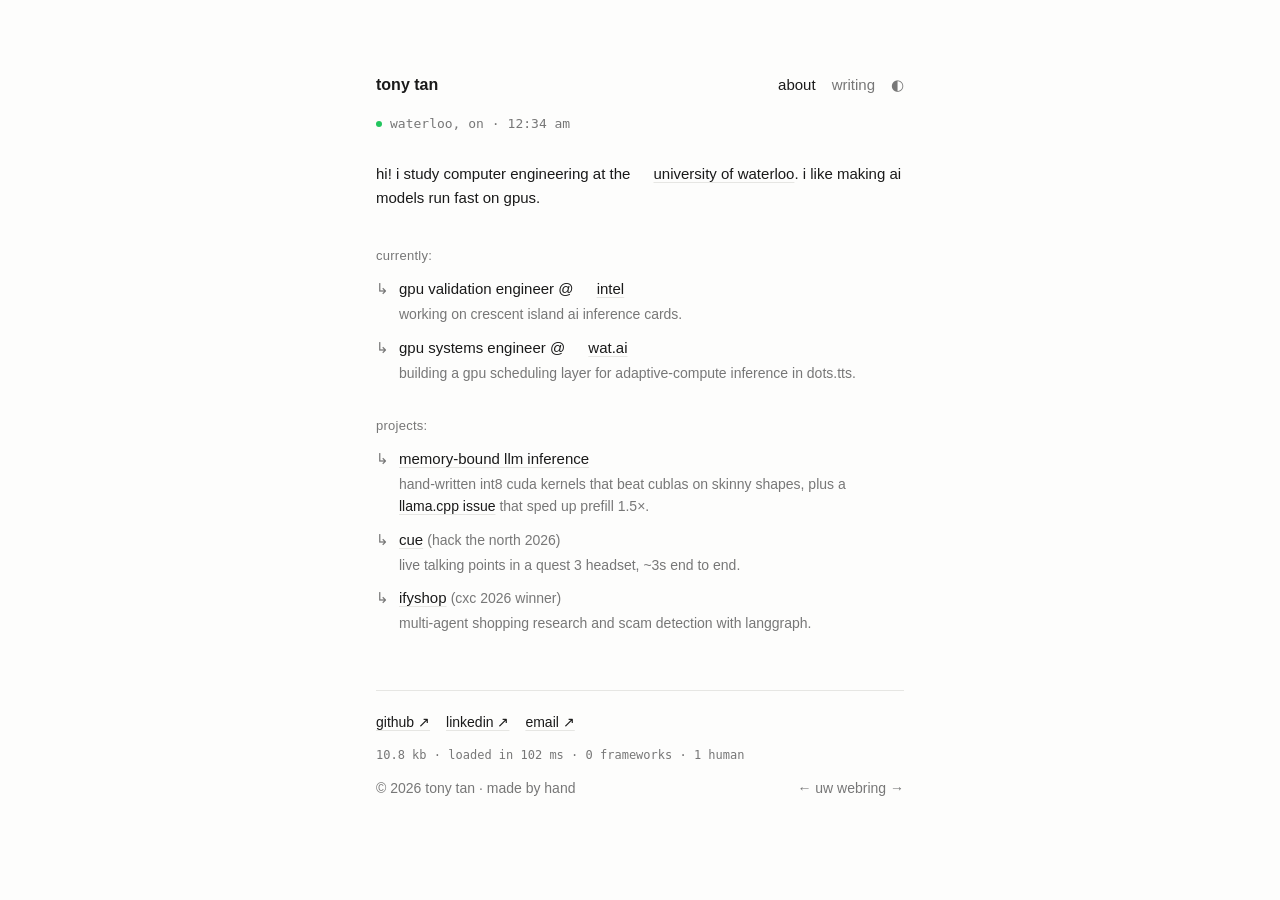
==== index.html @ 01bacd7a "Add minimalist personal site Single-page about page with live clock status line, role @ company entr" ====
<!doctype html>
<html lang="en">
<head>
  <meta charset="utf-8">
  <meta name="viewport" content="width=device-width, initial-scale=1">
  <title>tony tan</title>
  <meta name="description" content="tony tan — computer engineering @ university of waterloo">
  <link rel="icon" href="data:image/svg+xml,<svg xmlns='http://www.w3.org/2000/svg' viewBox='0 0 100 100'><text y='.9em' font-size='90'>🌱</text></svg>">
  <link rel="stylesheet" href="/style.css">
  <script>
    // apply saved theme before paint to avoid a flash
    try {
      const t = localStorage.getItem("theme");
      if (t) document.documentElement.dataset.theme = t;
    } catch (e) {}
  </script>
</head>
<body>
  <main>
    <header>
      <a class="name" href="/">tony tan</a>
      <nav>
        <a href="/" aria-current="page">about</a>
        <a href="/writing/">writing</a>
        <button id="theme" aria-label="toggle dark mode">◐</button>
      </nav>
    </header>

    <p class="status">
      <span class="dot"></span>
      waterloo, on · <span id="clock">--:--</span>
    </p>

    <p class="intro">
      hi! i study computer engineering at the
      <a class="org" href="https://uwaterloo.ca"><img src="https://www.google.com/s2/favicons?domain=uwaterloo.ca&sz=32" alt="">university of waterloo</a>.
      i like making ai models run fast on gpus.
    </p>

    <section>
      <h2>currently</h2>
      <ul>
        <li>
          <span class="arrow">↳</span>
          <div>
            gpu validation engineer @ <a class="org" href="https://www.intel.com"><img src="https://www.google.com/s2/favicons?domain=intel.com&sz=32" alt="">intel</a>
            <p class="desc">working on crescent island ai inference cards.</p>
          </div>
        </li>
        <li>
          <span class="arrow">↳</span>
          <div>
            gpu systems engineer @ <a class="org" href="https://watai.ca"><img src="https://www.google.com/s2/favicons?domain=watai.ca&sz=32" alt="">wat.ai</a>
            <p class="desc">building a gpu scheduling layer for adaptive-compute inference in dots.tts.</p>
          </div>
        </li>
      </ul>
    </section>

    <section>
      <h2>projects</h2>
      <ul>
        <li>
          <span class="arrow">↳</span>
          <div>
            <a href="https://github.com/tonyyytan">memory-bound llm inference</a>
            <p class="desc">hand-written int8 cuda kernels that beat cublas on skinny shapes, plus a
              <a href="https://github.com/ggml-org/llama.cpp/issues/27425">llama.cpp issue</a> that sped up prefill 1.5×.</p>
          </div>
        </li>
        <li>
          <span class="arrow">↳</span>
          <div>
            <a href="https://github.com/tonyyytan">cue</a>
            <span class="note">(hack the north 2026)</span>
            <p class="desc">live talking points in a quest 3 headset, ~3s end to end.</p>
          </div>
        </li>
        <li>
          <span class="arrow">↳</span>
          <div>
            <a href="https://github.com/tonyyytan">ifyshop</a>
            <span class="note">(cxc 2026 winner)</span>
            <p class="desc">multi-agent shopping research and scam detection with langgraph.</p>
          </div>
        </li>
      </ul>
    </section>


    <footer>
      <div class="links">
        <a href="https://github.com/tonyyytan">github ↗</a>
        <a href="https://www.linkedin.com/in/tony-tan-65167328a">linkedin ↗</a>
        <a href="mailto:tan.tony207@gmail.com">email ↗</a>
      </div>
      <p class="stats" id="stats">
        <span id="weight">-- kb</span> · loaded in <span id="load">-- ms</span> · 0 frameworks · 1 human
      </p>
      <div class="meta">
        <span>© 2026 tony tan · made by hand</span>
        <!-- uw webring: swap in the real widget once you join (github.com/JusGu/uwatering) -->
        <span class="ring"><a href="#" aria-label="previous site">←</a> uw webring <a href="#" aria-label="next site">→</a></span>
      </div>
    </footer>
  </main>

  <script src="/main.js"></script>
</body>
</html>
---- style.css ----
:root {
  --bg: #fdfdfc;
  --text: #1a1a1a;
  --muted: #777;
  --line: #e6e6e3;
  --link: #1a1a1a;
  --accent: #c2410c;
}

@media (prefers-color-scheme: dark) {
  :root:not([data-theme="light"]) {
    --bg: #111110;
    --text: #e8e8e6;
    --muted: #8a8a87;
    --line: #2a2a28;
    --link: #e8e8e6;
    --accent: #fb923c;
  }
}

:root[data-theme="dark"] {
  --bg: #111110;
  --text: #e8e8e6;
  --muted: #8a8a87;
  --line: #2a2a28;
  --link: #e8e8e6;
  --accent: #fb923c;
}

* { box-sizing: border-box; }

html { -webkit-text-size-adjust: 100%; }

body {
  margin: 0;
  background: var(--bg);
  color: var(--text);
  font-family: ui-sans-serif, -apple-system, BlinkMacSystemFont, "Segoe UI", Inter, Helvetica, Arial, sans-serif;
  font-size: 15px;
  line-height: 1.6;
  transition: background 0.2s, color 0.2s;
}

main {
  max-width: 560px;
  margin: 0 auto;
  padding: 72px 16px 48px;
}

a {
  color: var(--link);
  text-decoration: underline;
  text-decoration-color: var(--line);
  text-underline-offset: 3px;
  transition: text-decoration-color 0.15s, color 0.15s;
}
a:hover { color: var(--accent); text-decoration-color: var(--accent); }

/* header */
header {
  display: flex;
  justify-content: space-between;
  align-items: baseline;
  flex-wrap: wrap;
  gap: 8px;
  margin-bottom: 40px;
}
.name {
  font-weight: 600;
  text-decoration: none;
  font-size: 16px;
}
nav { display: flex; gap: 16px; align-items: baseline; }
nav a { color: var(--muted); text-decoration: none; }
nav a:hover { color: var(--text); }

#theme {
  background: none;
  border: none;
  padding: 0;
  font: inherit;
  color: var(--muted);
  cursor: pointer;
}
#theme:hover { color: var(--text); }

/* content */
.intro { margin: 0 0 36px; }

section { margin-bottom: 32px; }

h2 {
  font-size: 13px;
  font-weight: 500;
  color: var(--muted);
  margin: 0 0 10px;
  letter-spacing: 0.02em;
}
h2::after { content: ":"; }

ul { list-style: none; margin: 0; padding: 0; }
li { display: flex; gap: 10px; margin-bottom: 10px; }
.arrow { color: var(--muted); flex-shrink: 0; }

.desc { margin: 2px 0 0; color: var(--muted); font-size: 14px; }
.note { color: var(--muted); font-size: 14px; }
.plain { margin: 0; }
.email { font-family: ui-monospace, SFMono-Regular, Menlo, monospace; font-size: 13px; }

/* footer */
footer {
  margin-top: 56px;
  padding-top: 20px;
  border-top: 1px solid var(--line);
  font-size: 14px;
}
.links { display: flex; flex-wrap: wrap; gap: 16px; margin-bottom: 12px; }
.meta {
  display: flex;
  justify-content: space-between;
  flex-wrap: wrap;
  gap: 8px;
  color: var(--muted);
}
.ring a { color: var(--muted); text-decoration: none; }
.ring a:hover { color: var(--accent); }

::selection { background: var(--accent); color: var(--bg); }

/* current page in nav */
nav a[aria-current="page"] { color: var(--text); }

/* status line with live clock */
.status {
  margin: -24px 0 28px;
  font-size: 13px;
  color: var(--muted);
  font-family: ui-monospace, SFMono-Regular, Menlo, monospace;
  display: flex;
  align-items: center;
  gap: 8px;
}
.dot {
  width: 6px;
  height: 6px;
  border-radius: 50%;
  background: #22c55e;
  box-shadow: 0 0 0 0 rgba(34, 197, 94, 0.5);
  animation: pulse 2.4s infinite;
}
@keyframes pulse {
  70% { box-shadow: 0 0 0 6px rgba(34, 197, 94, 0); }
  100% { box-shadow: 0 0 0 0 rgba(34, 197, 94, 0); }
}

/* inline org logos */
.org img {
  width: 14px;
  height: 14px;
  border-radius: 3px;
  vertical-align: -2px;
  margin-right: 5px;
}

/* arrow nudges on hover */
li .arrow { transition: transform 0.2s, color 0.2s; }
li:hover .arrow { transform: translateX(3px); color: var(--accent); }

/* writing list */
.posts li { gap: 16px; }
.posts time {
  color: var(--muted);
  font-family: ui-monospace, SFMono-Regular, Menlo, monospace;
  font-size: 13px;
  flex-shrink: 0;
  padding-top: 1px;
}

/* gentle staggered fade-in on load */
main > * { animation: rise 0.5s ease-out both; }
main > *:nth-child(2) { animation-delay: 0.05s; }
main > *:nth-child(3) { animation-delay: 0.1s; }
main > *:nth-child(4) { animation-delay: 0.15s; }
main > *:nth-child(5) { animation-delay: 0.2s; }
main > *:nth-child(6) { animation-delay: 0.25s; }
main > *:nth-child(7) { animation-delay: 0.3s; }
main > *:nth-child(n+8) { animation-delay: 0.35s; }
@keyframes rise {
  from { opacity: 0; transform: translateY(6px); }
  to { opacity: 1; transform: none; }
}

@media (prefers-reduced-motion: reduce) {
  *, *::before, *::after { animation: none !important; transition: none !important; }
}

/* fun site stats */
.stats {
  margin: 0 0 12px;
  font-family: ui-monospace, SFMono-Regular, Menlo, monospace;
  font-size: 12px;
  color: var(--muted);
}
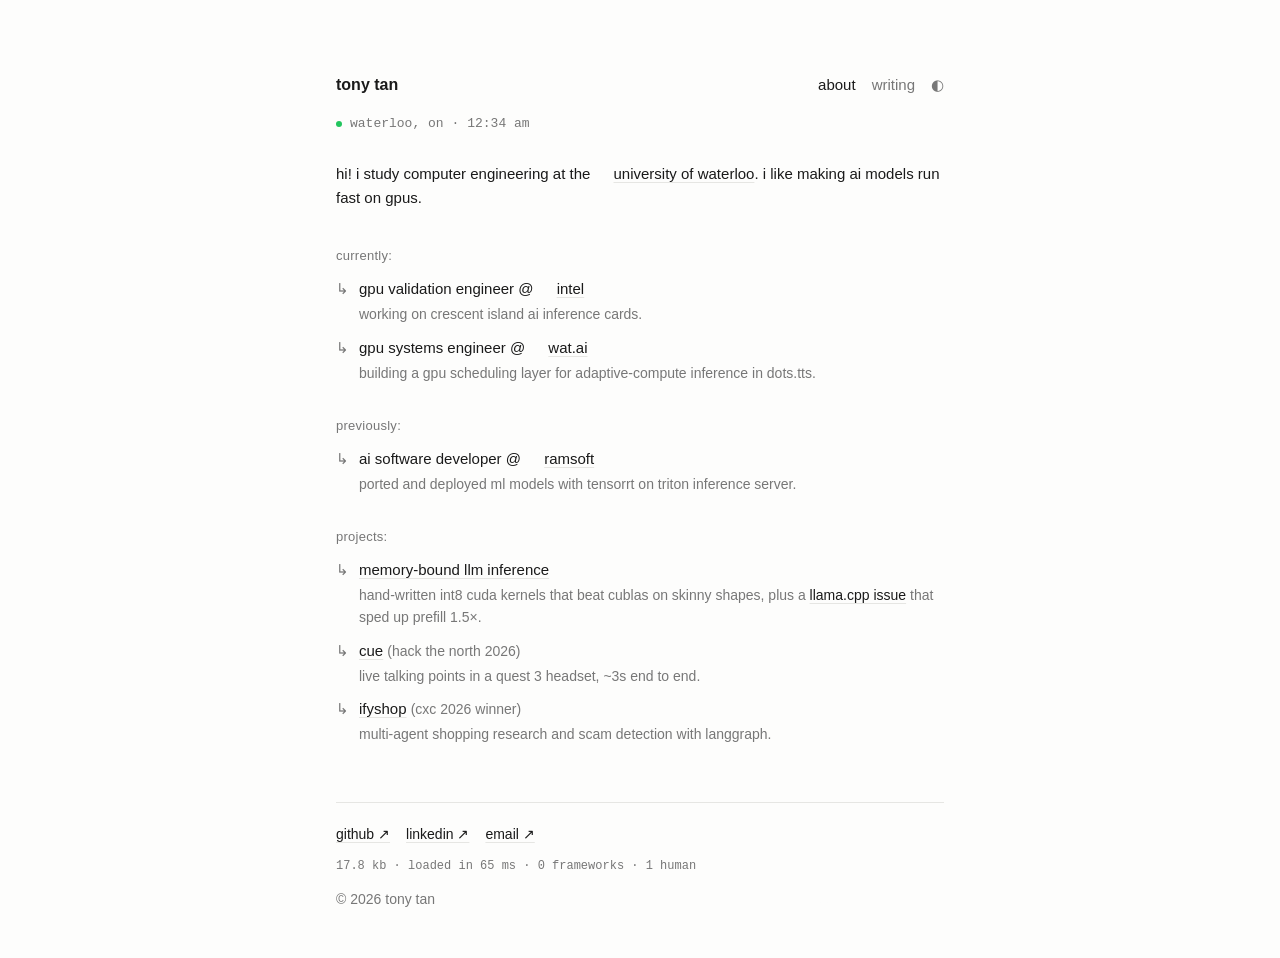
==== commit 6805b83e: "Add easter eggs, ramsoft role, blog reading layout, and link previews" ====
--- a/index.html
+++ b/index.html
@@ -4,8 +4,29 @@
   <meta charset="utf-8">
   <meta name="viewport" content="width=device-width, initial-scale=1">
   <title>tony tan</title>
-  <meta name="description" content="tony tan — computer engineering @ university of waterloo">
+  <meta name="description" content="gpu validation @ intel · gpu systems @ wat.ai · computer engineering @ uwaterloo">
+  <link rel="canonical" href="https://tonytan.dev/">
+  <meta name="theme-color" content="#fdfdfc" media="(prefers-color-scheme: light)">
+  <meta name="theme-color" content="#111110" media="(prefers-color-scheme: dark)">
+
   <link rel="icon" href="data:image/svg+xml,<svg xmlns='http://www.w3.org/2000/svg' viewBox='0 0 100 100'><text y='.9em' font-size='90'>🌱</text></svg>">
+  <link rel="icon" type="image/png" sizes="32x32" href="/favicon-32.png">
+  <link rel="apple-touch-icon" href="/apple-touch-icon.png">
+  <link rel="manifest" href="/site.webmanifest">
+
+  <meta property="og:type" content="website">
+  <meta property="og:site_name" content="tony tan">
+  <meta property="og:title" content="tony tan">
+  <meta property="og:description" content="gpu validation @ intel · gpu systems @ wat.ai · computer engineering @ uwaterloo">
+  <meta property="og:url" content="https://tonytan.dev/">
+  <meta property="og:image" content="https://tonytan.dev/og.png">
+  <meta property="og:image:width" content="1200">
+  <meta property="og:image:height" content="630">
+  <meta property="og:image:alt" content="tony tan — gpu validation @ intel">
+  <meta name="twitter:card" content="summary_large_image">
+  <meta name="twitter:title" content="tony tan">
+  <meta name="twitter:description" content="gpu validation @ intel · gpu systems @ wat.ai · computer engineering @ uwaterloo">
+  <meta name="twitter:image" content="https://tonytan.dev/og.png">
   <link rel="stylesheet" href="/style.css">
   <script>
     // apply saved theme before paint to avoid a flash
@@ -58,6 +79,19 @@
     </section>
 
     <section>
+      <h2>previously</h2>
+      <ul>
+        <li>
+          <span class="arrow">↳</span>
+          <div>
+            ai software developer @ <a class="org" href="https://www.ramsoft.com"><img src="https://www.google.com/s2/favicons?domain=ramsoft.com&sz=32" alt="">ramsoft</a>
+            <p class="desc">ported and deployed ml models with tensorrt on triton inference server.</p>
+          </div>
+        </li>
+      </ul>
+    </section>
+
+    <section>
       <h2>projects</h2>
       <ul>
         <li>
@@ -95,12 +129,11 @@
         <a href="mailto:tan.tony207@gmail.com">email ↗</a>
       </div>
       <p class="stats" id="stats">
-        <span id="weight">-- kb</span> · loaded in <span id="load">-- ms</span> · 0 frameworks · 1 human
+        <span id="weight">-- kb</span> · loaded in <span id="load">-- ms</span> · 0 frameworks · <span title="(+ a lot of coffee)">1 human</span>
       </p>
       <div class="meta">
-        <span>© 2026 tony tan · made by hand</span>
-        <!-- uw webring: swap in the real widget once you join (github.com/JusGu/uwatering) -->
-        <span class="ring"><a href="#" aria-label="previous site">←</a> uw webring <a href="#" aria-label="next site">→</a></span>
+        <span>© 2026 tony tan</span>
+        <span class="secret" aria-hidden="true">psst: ↑↑↓↓←→←→ba</span>
       </div>
     </footer>
   </main>
--- a/style.css
+++ b/style.css
@@ -42,7 +42,7 @@
 }
 
 main {
-  max-width: 560px;
+  max-width: 640px;
   margin: 0 auto;
   padding: 72px 16px 48px;
 }
@@ -201,3 +201,99 @@
   font-size: 12px;
   color: var(--muted);
 }
+
+/* ───────────── easter eggs ───────────── */
+
+/* hidden hint: same colour as background, revealed when selected */
+.secret { color: var(--bg); user-select: text; }
+.secret::selection { background: var(--accent); color: var(--bg); }
+
+/* toast */
+#toast {
+  position: fixed;
+  left: 50%;
+  bottom: 24px;
+  transform: translate(-50%, 12px);
+  max-width: calc(100% - 32px);
+  padding: 8px 14px;
+  border-radius: 8px;
+  background: var(--text);
+  color: var(--bg);
+  font-family: ui-monospace, SFMono-Regular, Menlo, monospace;
+  font-size: 12px;
+  opacity: 0;
+  pointer-events: none;
+  transition: opacity 0.2s, transform 0.2s;
+  z-index: 10;
+}
+#toast.show { opacity: 1; transform: translate(-50%, 0); }
+
+/* overclock mode (konami code) */
+:root.oc { --accent: #0071c5; }
+:root.oc .dot {
+  background: #0071c5;
+  animation: pulse-oc 0.6s infinite;
+}
+:root.oc .arrow { color: var(--accent); }
+:root.oc main { animation: shake 0.4s; }
+@keyframes pulse-oc {
+  70% { box-shadow: 0 0 0 6px rgba(0, 113, 197, 0); }
+  0% { box-shadow: 0 0 0 0 rgba(0, 113, 197, 0.6); }
+}
+@keyframes shake {
+  25% { transform: translateX(-2px); }
+  75% { transform: translateX(2px); }
+}
+
+/* writing post */
+.post-title { font-size: 22px; font-weight: 600; line-height: 1.3; margin: 0 0 6px; }
+.post-meta {
+  margin: 0 0 24px;
+  font-family: ui-monospace, SFMono-Regular, Menlo, monospace;
+  font-size: 12px;
+  color: var(--muted);
+}
+
+/* ───────────── reading layout (blog posts) ───────────── */
+.post main { max-width: 700px; }
+.post .post-title { font-size: 30px; font-weight: 650; letter-spacing: -0.01em; line-height: 1.25; margin: 8px 0 8px; }
+.post .post-meta { font-size: 13px; margin-bottom: 40px; }
+
+.prose { font-size: 17.5px; line-height: 1.75; }
+.prose p { margin: 0 0 1.25em; }
+.prose h2 {
+  font-size: 22px;
+  font-weight: 600;
+  color: var(--text);
+  letter-spacing: -0.005em;
+  margin: 2em 0 0.6em;
+}
+.prose h2::after { content: none; }
+.prose h3 { font-size: 18px; font-weight: 600; margin: 1.6em 0 0.5em; }
+.prose ul, .prose ol { list-style: revert; padding-left: 1.4em; margin: 0 0 1.25em; }
+.prose li { display: list-item; margin-bottom: 0.4em; }
+.prose blockquote {
+  margin: 1.5em 0;
+  padding-left: 16px;
+  border-left: 2px solid var(--line);
+  color: var(--muted);
+}
+.prose code {
+  font-family: ui-monospace, SFMono-Regular, Menlo, monospace;
+  font-size: 0.88em;
+  background: var(--line);
+  padding: 1px 5px;
+  border-radius: 4px;
+}
+.prose pre {
+  overflow-x: auto;
+  padding: 14px 16px;
+  border: 1px solid var(--line);
+  border-radius: 8px;
+  font-size: 14px;
+  line-height: 1.6;
+  margin: 0 0 1.5em;
+}
+.prose pre code { background: none; padding: 0; }
+.prose img { max-width: 100%; height: auto; border-radius: 6px; display: block; margin: 1.5em auto; }
+.prose hr { border: none; border-top: 1px solid var(--line); margin: 2.5em 0; }
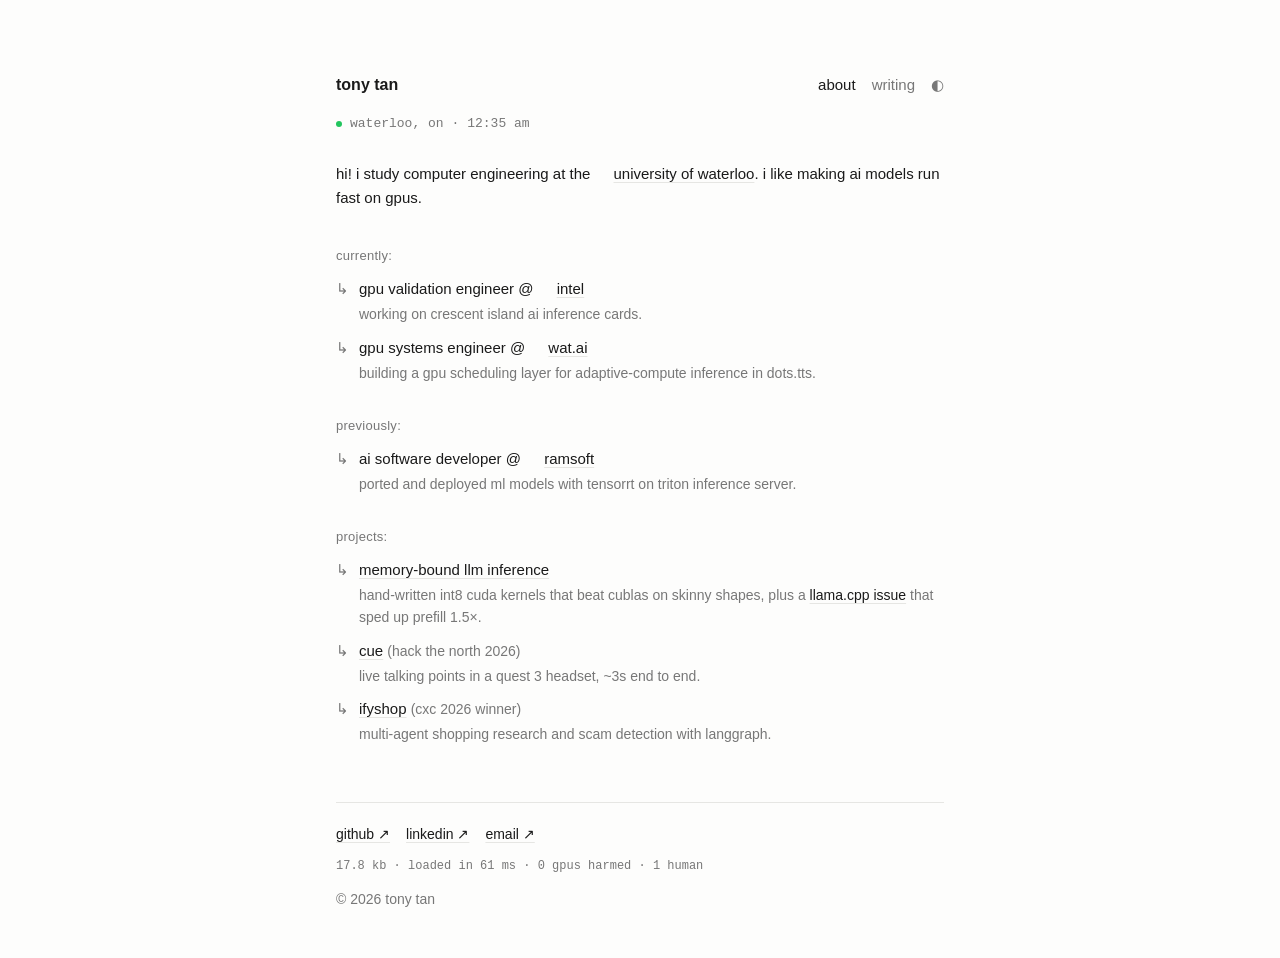
==== commit 3788bc3e: "Swap frontend wording for gpu-themed copy" ====
--- a/index.html
+++ b/index.html
@@ -129,7 +129,7 @@
         <a href="mailto:tan.tony207@gmail.com">email ↗</a>
       </div>
       <p class="stats" id="stats">
-        <span id="weight">-- kb</span> · loaded in <span id="load">-- ms</span> · 0 frameworks · <span title="(+ a lot of coffee)">1 human</span>
+        <span id="weight">-- kb</span> · loaded in <span id="load">-- ms</span> · 0 gpus harmed · <span title="(+ a lot of coffee)">1 human</span>
       </p>
       <div class="meta">
         <span>© 2026 tony tan</span>
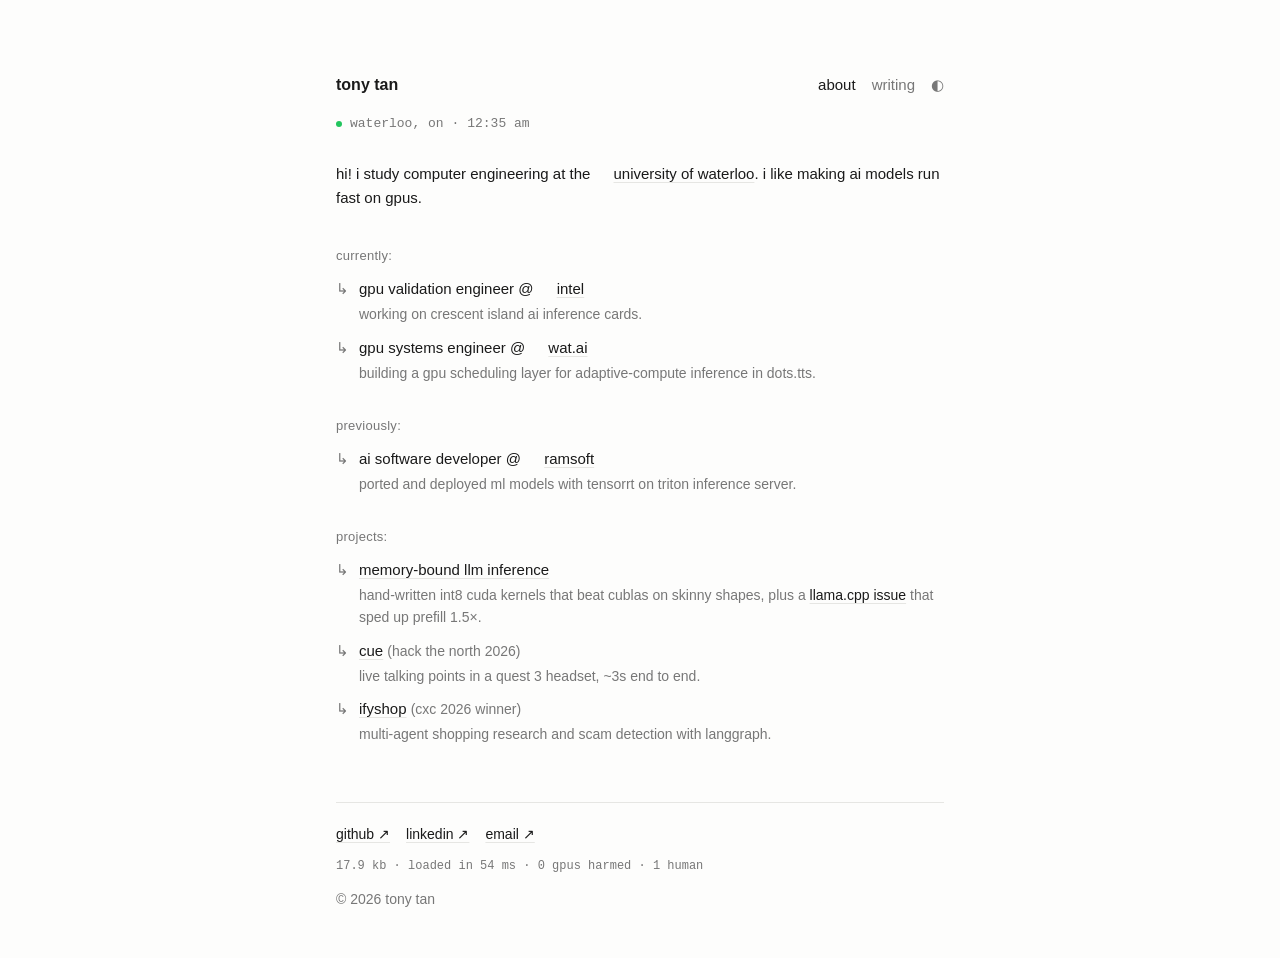
==== commit 954e6022: "Organize assets into css, js, and img folders" ====
--- a/index.html
+++ b/index.html
@@ -10,8 +10,8 @@
   <meta name="theme-color" content="#111110" media="(prefers-color-scheme: dark)">
 
   <link rel="icon" href="data:image/svg+xml,<svg xmlns='http://www.w3.org/2000/svg' viewBox='0 0 100 100'><text y='.9em' font-size='90'>🌱</text></svg>">
-  <link rel="icon" type="image/png" sizes="32x32" href="/favicon-32.png">
-  <link rel="apple-touch-icon" href="/apple-touch-icon.png">
+  <link rel="icon" type="image/png" sizes="32x32" href="/assets/img/favicon-32.png">
+  <link rel="apple-touch-icon" href="/assets/img/apple-touch-icon.png">
   <link rel="manifest" href="/site.webmanifest">
 
   <meta property="og:type" content="website">
@@ -19,15 +19,15 @@
   <meta property="og:title" content="tony tan">
   <meta property="og:description" content="gpu validation @ intel · gpu systems @ wat.ai · computer engineering @ uwaterloo">
   <meta property="og:url" content="https://tonytan.dev/">
-  <meta property="og:image" content="https://tonytan.dev/og.png">
+  <meta property="og:image" content="https://tonytan.dev/assets/img/og.png">
   <meta property="og:image:width" content="1200">
   <meta property="og:image:height" content="630">
   <meta property="og:image:alt" content="tony tan — gpu validation @ intel">
   <meta name="twitter:card" content="summary_large_image">
   <meta name="twitter:title" content="tony tan">
   <meta name="twitter:description" content="gpu validation @ intel · gpu systems @ wat.ai · computer engineering @ uwaterloo">
-  <meta name="twitter:image" content="https://tonytan.dev/og.png">
-  <link rel="stylesheet" href="/style.css">
+  <meta name="twitter:image" content="https://tonytan.dev/assets/img/og.png">
+  <link rel="stylesheet" href="/assets/css/style.css">
   <script>
     // apply saved theme before paint to avoid a flash
     try {
@@ -138,6 +138,6 @@
     </footer>
   </main>
 
-  <script src="/main.js"></script>
+  <script src="/assets/js/main.js"></script>
 </body>
 </html>
--- a/assets/css/style.css
+++ b/assets/css/style.css
@@ -0,0 +1,299 @@
+:root {
+  --bg: #fdfdfc;
+  --text: #1a1a1a;
+  --muted: #777;
+  --line: #e6e6e3;
+  --link: #1a1a1a;
+  --accent: #c2410c;
+}
+
+@media (prefers-color-scheme: dark) {
+  :root:not([data-theme="light"]) {
+    --bg: #111110;
+    --text: #e8e8e6;
+    --muted: #8a8a87;
+    --line: #2a2a28;
+    --link: #e8e8e6;
+    --accent: #fb923c;
+  }
+}
+
+:root[data-theme="dark"] {
+  --bg: #111110;
+  --text: #e8e8e6;
+  --muted: #8a8a87;
+  --line: #2a2a28;
+  --link: #e8e8e6;
+  --accent: #fb923c;
+}
+
+* { box-sizing: border-box; }
+
+html { -webkit-text-size-adjust: 100%; }
+
+body {
+  margin: 0;
+  background: var(--bg);
+  color: var(--text);
+  font-family: ui-sans-serif, -apple-system, BlinkMacSystemFont, "Segoe UI", Inter, Helvetica, Arial, sans-serif;
+  font-size: 15px;
+  line-height: 1.6;
+  transition: background 0.2s, color 0.2s;
+}
+
+main {
+  max-width: 640px;
+  margin: 0 auto;
+  padding: 72px 16px 48px;
+}
+
+a {
+  color: var(--link);
+  text-decoration: underline;
+  text-decoration-color: var(--line);
+  text-underline-offset: 3px;
+  transition: text-decoration-color 0.15s, color 0.15s;
+}
+a:hover { color: var(--accent); text-decoration-color: var(--accent); }
+
+/* header */
+header {
+  display: flex;
+  justify-content: space-between;
+  align-items: baseline;
+  flex-wrap: wrap;
+  gap: 8px;
+  margin-bottom: 40px;
+}
+.name {
+  font-weight: 600;
+  text-decoration: none;
+  font-size: 16px;
+}
+nav { display: flex; gap: 16px; align-items: baseline; }
+nav a { color: var(--muted); text-decoration: none; }
+nav a:hover { color: var(--text); }
+
+#theme {
+  background: none;
+  border: none;
+  padding: 0;
+  font: inherit;
+  color: var(--muted);
+  cursor: pointer;
+}
+#theme:hover { color: var(--text); }
+
+/* content */
+.intro { margin: 0 0 36px; }
+
+section { margin-bottom: 32px; }
+
+h2 {
+  font-size: 13px;
+  font-weight: 500;
+  color: var(--muted);
+  margin: 0 0 10px;
+  letter-spacing: 0.02em;
+}
+h2::after { content: ":"; }
+
+ul { list-style: none; margin: 0; padding: 0; }
+li { display: flex; gap: 10px; margin-bottom: 10px; }
+.arrow { color: var(--muted); flex-shrink: 0; }
+
+.desc { margin: 2px 0 0; color: var(--muted); font-size: 14px; }
+.note { color: var(--muted); font-size: 14px; }
+.plain { margin: 0; }
+.email { font-family: ui-monospace, SFMono-Regular, Menlo, monospace; font-size: 13px; }
+
+/* footer */
+footer {
+  margin-top: 56px;
+  padding-top: 20px;
+  border-top: 1px solid var(--line);
+  font-size: 14px;
+}
+.links { display: flex; flex-wrap: wrap; gap: 16px; margin-bottom: 12px; }
+.meta {
+  display: flex;
+  justify-content: space-between;
+  flex-wrap: wrap;
+  gap: 8px;
+  color: var(--muted);
+}
+.ring a { color: var(--muted); text-decoration: none; }
+.ring a:hover { color: var(--accent); }
+
+::selection { background: var(--accent); color: var(--bg); }
+
+/* current page in nav */
+nav a[aria-current="page"] { color: var(--text); }
+
+/* status line with live clock */
+.status {
+  margin: -24px 0 28px;
+  font-size: 13px;
+  color: var(--muted);
+  font-family: ui-monospace, SFMono-Regular, Menlo, monospace;
+  display: flex;
+  align-items: center;
+  gap: 8px;
+}
+.dot {
+  width: 6px;
+  height: 6px;
+  border-radius: 50%;
+  background: #22c55e;
+  box-shadow: 0 0 0 0 rgba(34, 197, 94, 0.5);
+  animation: pulse 2.4s infinite;
+}
+@keyframes pulse {
+  70% { box-shadow: 0 0 0 6px rgba(34, 197, 94, 0); }
+  100% { box-shadow: 0 0 0 0 rgba(34, 197, 94, 0); }
+}
+
+/* inline org logos */
+.org img {
+  width: 14px;
+  height: 14px;
+  border-radius: 3px;
+  vertical-align: -2px;
+  margin-right: 5px;
+}
+
+/* arrow nudges on hover */
+li .arrow { transition: transform 0.2s, color 0.2s; }
+li:hover .arrow { transform: translateX(3px); color: var(--accent); }
+
+/* writing list */
+.posts li { gap: 16px; }
+.posts time {
+  color: var(--muted);
+  font-family: ui-monospace, SFMono-Regular, Menlo, monospace;
+  font-size: 13px;
+  flex-shrink: 0;
+  padding-top: 1px;
+}
+
+/* gentle staggered fade-in on load */
+main > * { animation: rise 0.5s ease-out both; }
+main > *:nth-child(2) { animation-delay: 0.05s; }
+main > *:nth-child(3) { animation-delay: 0.1s; }
+main > *:nth-child(4) { animation-delay: 0.15s; }
+main > *:nth-child(5) { animation-delay: 0.2s; }
+main > *:nth-child(6) { animation-delay: 0.25s; }
+main > *:nth-child(7) { animation-delay: 0.3s; }
+main > *:nth-child(n+8) { animation-delay: 0.35s; }
+@keyframes rise {
+  from { opacity: 0; transform: translateY(6px); }
+  to { opacity: 1; transform: none; }
+}
+
+@media (prefers-reduced-motion: reduce) {
+  *, *::before, *::after { animation: none !important; transition: none !important; }
+}
+
+/* fun site stats */
+.stats {
+  margin: 0 0 12px;
+  font-family: ui-monospace, SFMono-Regular, Menlo, monospace;
+  font-size: 12px;
+  color: var(--muted);
+}
+
+/* ───────────── easter eggs ───────────── */
+
+/* hidden hint: same colour as background, revealed when selected */
+.secret { color: var(--bg); user-select: text; }
+.secret::selection { background: var(--accent); color: var(--bg); }
+
+/* toast */
+#toast {
+  position: fixed;
+  left: 50%;
+  bottom: 24px;
+  transform: translate(-50%, 12px);
+  max-width: calc(100% - 32px);
+  padding: 8px 14px;
+  border-radius: 8px;
+  background: var(--text);
+  color: var(--bg);
+  font-family: ui-monospace, SFMono-Regular, Menlo, monospace;
+  font-size: 12px;
+  opacity: 0;
+  pointer-events: none;
+  transition: opacity 0.2s, transform 0.2s;
+  z-index: 10;
+}
+#toast.show { opacity: 1; transform: translate(-50%, 0); }
+
+/* overclock mode (konami code) */
+:root.oc { --accent: #0071c5; }
+:root.oc .dot {
+  background: #0071c5;
+  animation: pulse-oc 0.6s infinite;
+}
+:root.oc .arrow { color: var(--accent); }
+:root.oc main { animation: shake 0.4s; }
+@keyframes pulse-oc {
+  70% { box-shadow: 0 0 0 6px rgba(0, 113, 197, 0); }
+  0% { box-shadow: 0 0 0 0 rgba(0, 113, 197, 0.6); }
+}
+@keyframes shake {
+  25% { transform: translateX(-2px); }
+  75% { transform: translateX(2px); }
+}
+
+/* writing post */
+.post-title { font-size: 22px; font-weight: 600; line-height: 1.3; margin: 0 0 6px; }
+.post-meta {
+  margin: 0 0 24px;
+  font-family: ui-monospace, SFMono-Regular, Menlo, monospace;
+  font-size: 12px;
+  color: var(--muted);
+}
+
+/* ───────────── reading layout (blog posts) ───────────── */
+.post main { max-width: 700px; }
+.post .post-title { font-size: 30px; font-weight: 650; letter-spacing: -0.01em; line-height: 1.25; margin: 8px 0 8px; }
+.post .post-meta { font-size: 13px; margin-bottom: 40px; }
+
+.prose { font-size: 17.5px; line-height: 1.75; }
+.prose p { margin: 0 0 1.25em; }
+.prose h2 {
+  font-size: 22px;
+  font-weight: 600;
+  color: var(--text);
+  letter-spacing: -0.005em;
+  margin: 2em 0 0.6em;
+}
+.prose h2::after { content: none; }
+.prose h3 { font-size: 18px; font-weight: 600; margin: 1.6em 0 0.5em; }
+.prose ul, .prose ol { list-style: revert; padding-left: 1.4em; margin: 0 0 1.25em; }
+.prose li { display: list-item; margin-bottom: 0.4em; }
+.prose blockquote {
+  margin: 1.5em 0;
+  padding-left: 16px;
+  border-left: 2px solid var(--line);
+  color: var(--muted);
+}
+.prose code {
+  font-family: ui-monospace, SFMono-Regular, Menlo, monospace;
+  font-size: 0.88em;
+  background: var(--line);
+  padding: 1px 5px;
+  border-radius: 4px;
+}
+.prose pre {
+  overflow-x: auto;
+  padding: 14px 16px;
+  border: 1px solid var(--line);
+  border-radius: 8px;
+  font-size: 14px;
+  line-height: 1.6;
+  margin: 0 0 1.5em;
+}
+.prose pre code { background: none; padding: 0; }
+.prose img { max-width: 100%; height: auto; border-radius: 6px; display: block; margin: 1.5em auto; }
+.prose hr { border: none; border-top: 1px solid var(--line); margin: 2.5em 0; }
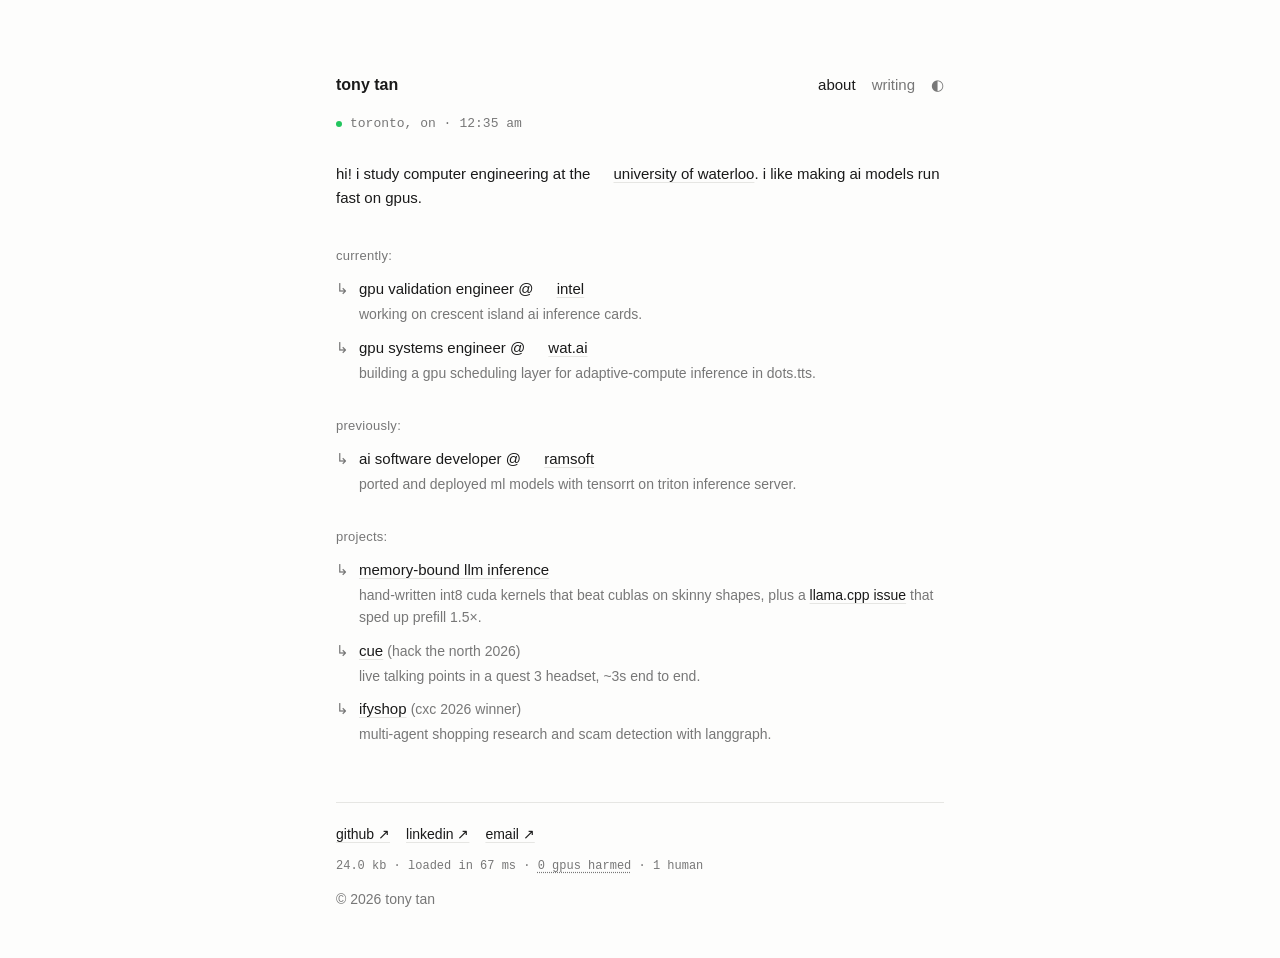
==== commit a1500995: "Add nvidia-smi easter egg, easter egg menu, view counter worker, toronto location, mobile fixes" ====
--- a/index.html
+++ b/index.html
@@ -49,7 +49,7 @@
 
     <p class="status">
       <span class="dot"></span>
-      waterloo, on · <span id="clock">--:--</span>
+      toronto, on · <span id="clock">--:--</span>
     </p>
 
     <p class="intro">
@@ -129,11 +129,10 @@
         <a href="mailto:tan.tony207@gmail.com">email ↗</a>
       </div>
       <p class="stats" id="stats">
-        <span id="weight">-- kb</span> · loaded in <span id="load">-- ms</span> · 0 gpus harmed · <span title="(+ a lot of coffee)">1 human</span>
+        <span id="weight">-- kb</span> · loaded in <span id="load">-- ms</span> · <button class="smi-link" id="smi-open" title="nvidia-smi">0 gpus harmed</button> · <span title="(+ a lot of coffee)">1 human</span><span id="views" hidden></span>
       </p>
       <div class="meta">
         <span>© 2026 tony tan</span>
-        <span class="secret" aria-hidden="true">psst: ↑↑↓↓←→←→ba</span>
       </div>
     </footer>
   </main>
--- a/assets/css/style.css
+++ b/assets/css/style.css
@@ -204,10 +204,6 @@
 
 /* ───────────── easter eggs ───────────── */
 
-/* hidden hint: same colour as background, revealed when selected */
-.secret { color: var(--bg); user-select: text; }
-.secret::selection { background: var(--accent); color: var(--bg); }
-
 /* toast */
 #toast {
   position: fixed;
@@ -228,23 +224,6 @@
 }
 #toast.show { opacity: 1; transform: translate(-50%, 0); }
 
-/* overclock mode (konami code) */
-:root.oc { --accent: #0071c5; }
-:root.oc .dot {
-  background: #0071c5;
-  animation: pulse-oc 0.6s infinite;
-}
-:root.oc .arrow { color: var(--accent); }
-:root.oc main { animation: shake 0.4s; }
-@keyframes pulse-oc {
-  70% { box-shadow: 0 0 0 6px rgba(0, 113, 197, 0); }
-  0% { box-shadow: 0 0 0 0 rgba(0, 113, 197, 0.6); }
-}
-@keyframes shake {
-  25% { transform: translateX(-2px); }
-  75% { transform: translateX(2px); }
-}
-
 /* writing post */
 .post-title { font-size: 22px; font-weight: 600; line-height: 1.3; margin: 0 0 6px; }
 .post-meta {
@@ -297,3 +276,104 @@
 .prose pre code { background: none; padding: 0; }
 .prose img { max-width: 100%; height: auto; border-radius: 6px; display: block; margin: 1.5em auto; }
 .prose hr { border: none; border-top: 1px solid var(--line); margin: 2.5em 0; }
+
+/* nvidia-smi easter egg */
+.smi-link {
+  background: none;
+  border: none;
+  padding: 0;
+  font: inherit;
+  color: inherit;
+  cursor: pointer;
+  text-decoration: underline dotted;
+  text-underline-offset: 3px;
+}
+.smi-link:hover { color: var(--accent); }
+
+#smi {
+  position: fixed;
+  inset: 0;
+  z-index: 20;
+  display: grid;
+  place-items: center;
+  padding: 16px;
+  background: rgba(0, 0, 0, 0.35);
+  backdrop-filter: blur(2px);
+  cursor: pointer;
+  animation: rise 0.2s ease-out both;
+}
+#smi pre {
+  margin: 0;
+  max-width: 100%;
+  overflow-x: auto;
+  padding: 16px 18px;
+  border-radius: 10px;
+  background: #0c0c0c;
+  color: #76b900;
+  font-family: ui-monospace, SFMono-Regular, Menlo, monospace;
+  font-size: 12px;
+  line-height: 1.45;
+  box-shadow: 0 20px 60px rgba(0, 0, 0, 0.4);
+}
+
+/* ───────────── mobile ───────────── */
+@media (max-width: 600px) {
+  body { font-size: 15px; }
+  main { padding: 40px 16px 40px; }
+  header { margin-bottom: 32px; }
+  nav { gap: 14px; }
+  .status { margin: -16px 0 24px; }
+  .intro { margin-bottom: 28px; }
+  section { margin-bottom: 28px; }
+  li { gap: 8px; }
+  footer { margin-top: 40px; }
+  .meta { flex-direction: column; gap: 4px; }
+
+  .post .post-title { font-size: 25px; }
+  .post .post-meta { margin-bottom: 28px; }
+  .prose { font-size: 17px; line-height: 1.7; }
+  .prose pre { font-size: 13px; margin-left: -4px; margin-right: -4px; }
+
+  #toast { bottom: max(16px, env(safe-area-inset-bottom)); font-size: 12px; text-align: center; }
+}
+
+/* smi card scales down to fit narrow phones instead of side-scrolling */
+#smi pre { font-size: clamp(7px, 2.2vw, 12px); }
+@media (max-width: 600px) { #smi { padding: 8px; } #smi pre { padding: 12px; } }
+.stats span, .stats button { white-space: nowrap; }
+
+/* bigger tap targets on touch screens */
+@media (pointer: coarse) {
+  #theme { padding: 6px; margin: -6px; }
+  .dot { position: relative; }
+  .dot::after { content: ""; position: absolute; inset: -12px; }
+}
+
+/* easter egg menu (click name on homepage) */
+header { position: relative; z-index: 10; }
+#eggs {
+  position: absolute;
+  top: calc(100% + 8px);
+  left: 0;
+  z-index: 15;
+  width: min(300px, 100%);
+  padding: 12px 14px;
+  border: 1px solid var(--line);
+  border-radius: 10px;
+  background: var(--bg);
+  box-shadow: 0 10px 30px rgba(0, 0, 0, 0.08);
+  font-size: 13px;
+  animation: rise 0.15s ease-out both;
+}
+#eggs[hidden] { display: none; }
+.eggs-title { margin: 0 0 6px; font-weight: 600; }
+#eggs ul { list-style: none; margin: 0; padding: 0; }
+#eggs li { display: list-item; margin: 0 0 4px; color: var(--muted); }
+#eggs kbd {
+  font-family: ui-monospace, SFMono-Regular, Menlo, monospace;
+  font-size: 11.5px;
+  color: var(--text);
+  padding: 0 4px;
+  border: 1px solid var(--line);
+  border-radius: 4px;
+}
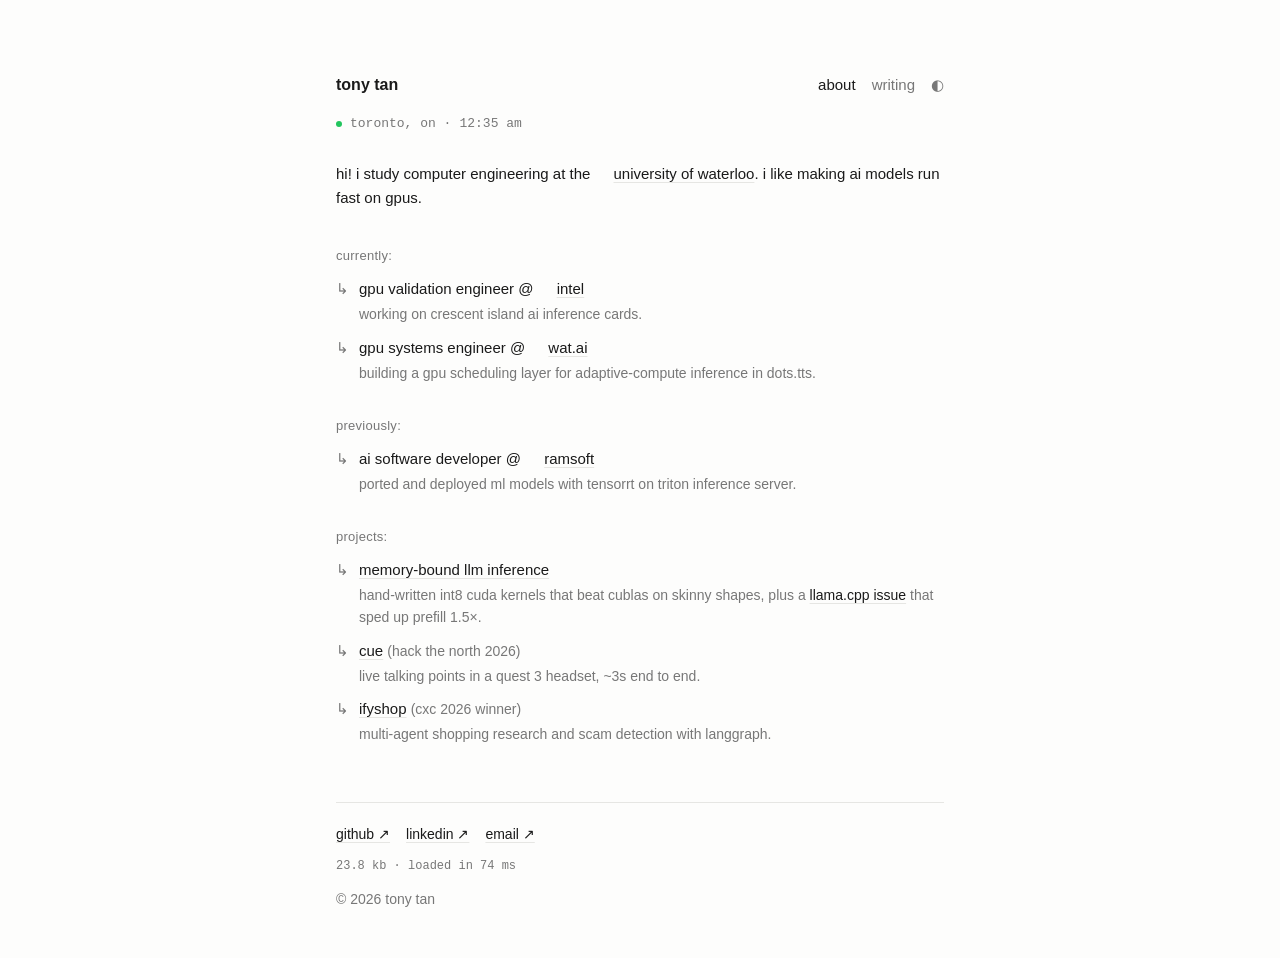
==== commit 4570393e: "Trim footer stats line and remove soon label" ====
--- a/index.html
+++ b/index.html
@@ -129,7 +129,7 @@
         <a href="mailto:tan.tony207@gmail.com">email ↗</a>
       </div>
       <p class="stats" id="stats">
-        <span id="weight">-- kb</span> · loaded in <span id="load">-- ms</span> · <button class="smi-link" id="smi-open" title="nvidia-smi">0 gpus harmed</button> · <span title="(+ a lot of coffee)">1 human</span><span id="views" hidden></span>
+        <span id="weight">-- kb</span> · loaded in <span id="load">-- ms</span><span id="views" hidden></span>
       </p>
       <div class="meta">
         <span>© 2026 tony tan</span>
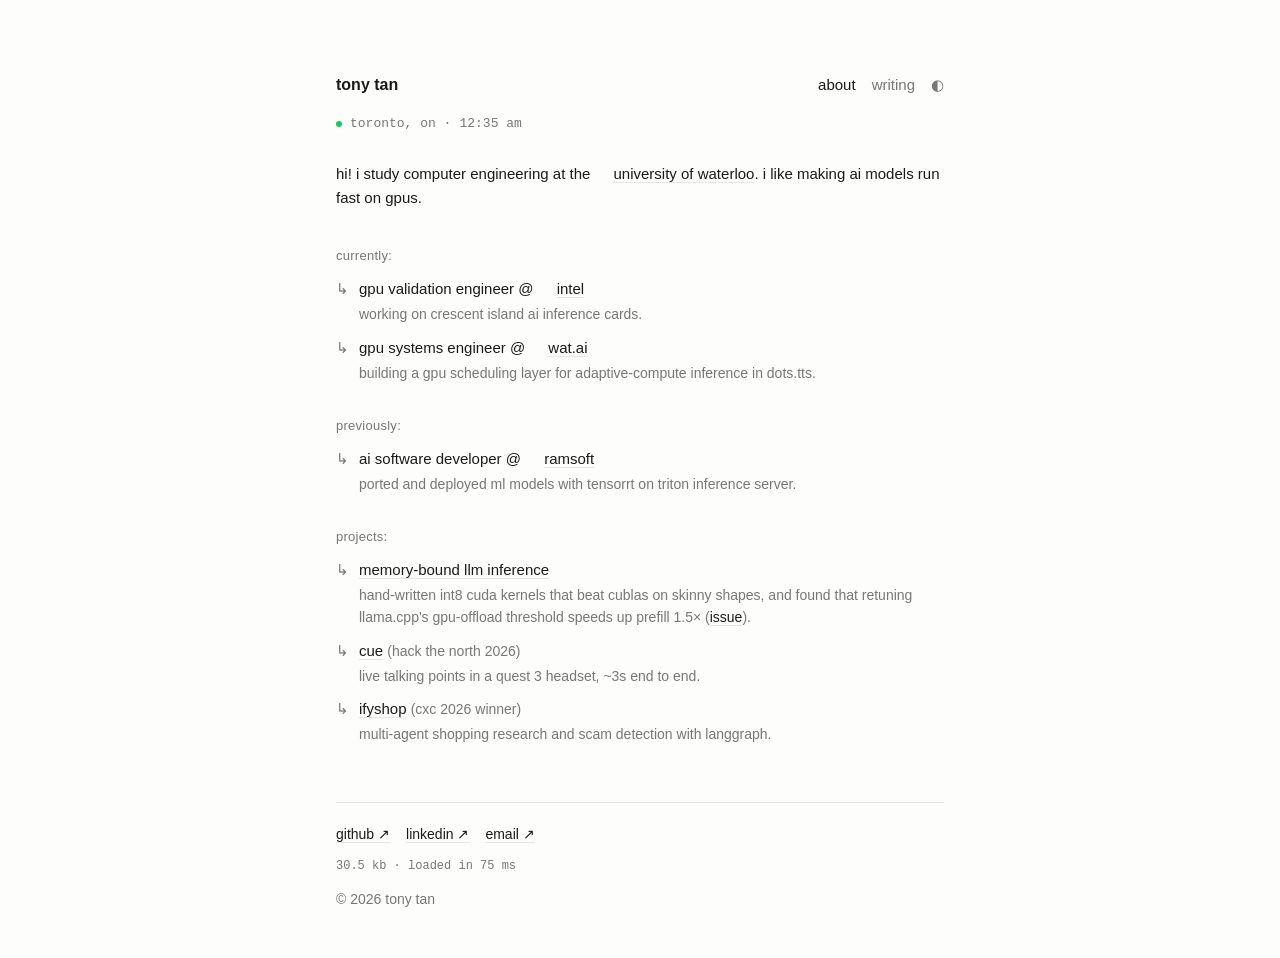
==== commit 3b2eb357: "Publish GPUs vs. CPUs part 1, review fixes, table of contents, and ignore files" ====
--- a/index.html
+++ b/index.html
@@ -97,9 +97,8 @@
         <li>
           <span class="arrow">↳</span>
           <div>
-            <a href="https://github.com/tonyyytan">memory-bound llm inference</a>
-            <p class="desc">hand-written int8 cuda kernels that beat cublas on skinny shapes, plus a
-              <a href="https://github.com/ggml-org/llama.cpp/issues/27425">llama.cpp issue</a> that sped up prefill 1.5×.</p>
+            <a href="https://github.com/tonyyytan/ml-systems">memory-bound llm inference</a>
+            <p class="desc">hand-written int8 cuda kernels that beat cublas on skinny shapes, and found that retuning llama.cpp's gpu-offload threshold speeds up prefill 1.5× (<a href="https://github.com/ggml-org/llama.cpp/issues/27425">issue</a>).</p>
           </div>
         </li>
         <li>
--- a/assets/css/style.css
+++ b/assets/css/style.css
@@ -377,3 +377,118 @@
   border: 1px solid var(--line);
   border-radius: 4px;
 }
+
+/* nerd notes / asides inside posts: <aside class="note-box"><b>Technical note:</b> ...</aside> */
+.prose .note-box {
+  margin: 1.5em 0;
+  padding: 12px 16px;
+  border: 1px solid var(--line);
+  border-radius: 8px;
+  font-size: 15px;
+  color: var(--muted);
+}
+.prose .note-box b { color: var(--text); }
+
+/* keep light comics readable in dark mode */
+@media (prefers-color-scheme: dark) { :root:not([data-theme="light"]) .prose img { background: #fff; } }
+:root[data-theme="dark"] .prose img { background: #fff; }
+
+/* math blocks (rendered with KaTeX) */
+.prose .math { margin: 0.5em 0 1.4em; overflow-x: auto; overflow-y: hidden; }
+.prose .katex { font-size: 1.05em; }
+.prose ol { padding-left: 1.6em; }
+
+/* "compare with 1.x" callbacks + tables in posts */
+.prose .compare {
+  margin: -0.4em 0 1em;
+  font-family: ui-monospace, SFMono-Regular, Menlo, monospace;
+  font-size: 13px;
+  color: var(--muted);
+}
+.prose table { width: 100%; border-collapse: collapse; margin: 0 0 1.5em; font-size: 15px; display: block; overflow-x: auto; }
+.prose th, .prose td { text-align: left; padding: 8px 10px; border-bottom: 1px solid var(--line); vertical-align: top; }
+.prose th { font-weight: 600; }
+.prose td:first-child { color: var(--muted); }
+
+/* writing page intro */
+.intro.note { color: var(--muted); font-size: 14px; margin-top: -20px; }
+
+/* table of contents on posts */
+html { scroll-behavior: smooth; }
+.prose h2, .prose h3 { scroll-margin-top: 24px; }
+.toc {
+  margin: 0 0 40px;
+  padding: 14px 18px 10px;
+  border: 1px solid var(--line);
+  border-radius: 10px;
+  font-size: 13.5px;
+  line-height: 1.4;
+}
+.toc summary {
+  cursor: pointer;
+  list-style: none;
+  display: flex;
+  justify-content: space-between;
+  font-family: ui-monospace, SFMono-Regular, Menlo, monospace;
+  font-size: 11px;
+  letter-spacing: 0.08em;
+  text-transform: uppercase;
+  color: var(--muted);
+}
+.toc summary::-webkit-details-marker { display: none; }
+.toc summary span { letter-spacing: 0; text-transform: none; }
+.toc-progress { height: 2px; margin: 10px 0 12px; background: var(--line); border-radius: 2px; overflow: hidden; }
+.toc-progress i { display: block; height: 100%; width: 0; background: var(--accent); transition: width 0.1s linear; }
+.toc ol { list-style: none; margin: 0; padding: 0; }
+.toc > ol { border-left: 1px solid var(--line); }
+.toc li { display: block; margin: 0; }
+.toc a {
+  position: relative;
+  display: block;
+  padding: 4px 0 4px 14px;
+  text-decoration: none;
+  color: var(--text);
+  transition: color 0.15s;
+}
+.toc a:hover { color: var(--accent); }
+.toc li li a { padding-left: 26px; color: var(--muted); font-size: 13px; }
+.toc-num {
+  font-family: ui-monospace, SFMono-Regular, Menlo, monospace;
+  font-size: 11px;
+  color: var(--muted);
+  margin-right: 8px;
+}
+/* current section: accent bar over the track */
+.toc li.current > a { color: var(--accent); }
+.toc li.current > a .toc-num { color: var(--accent); }
+.toc li.current > a::before {
+  content: "";
+  position: absolute;
+  left: -1px;
+  top: 4px;
+  bottom: 4px;
+  width: 2px;
+  border-radius: 2px;
+  background: var(--accent);
+}
+
+/* wide screens: sticky sidebar next to the post */
+@media (min-width: 1200px) {
+  .toc {
+    position: fixed;
+    top: 120px;
+    left: calc(50% + 390px);
+    width: 240px;
+    max-height: calc(100vh - 160px);
+    overflow-y: auto;
+    margin: 0;
+    padding: 2px 8px 0 6px;
+    border: none;
+    animation: rise 0.5s ease-out 0.2s both;
+  }
+  .toc summary { pointer-events: none; }
+  /* only show the subsections of the section you're reading */
+  .toc li li { display: none; }
+  .toc li.active li { display: block; }
+}
+@media (prefers-reduced-motion: reduce) { html { scroll-behavior: auto; } }
